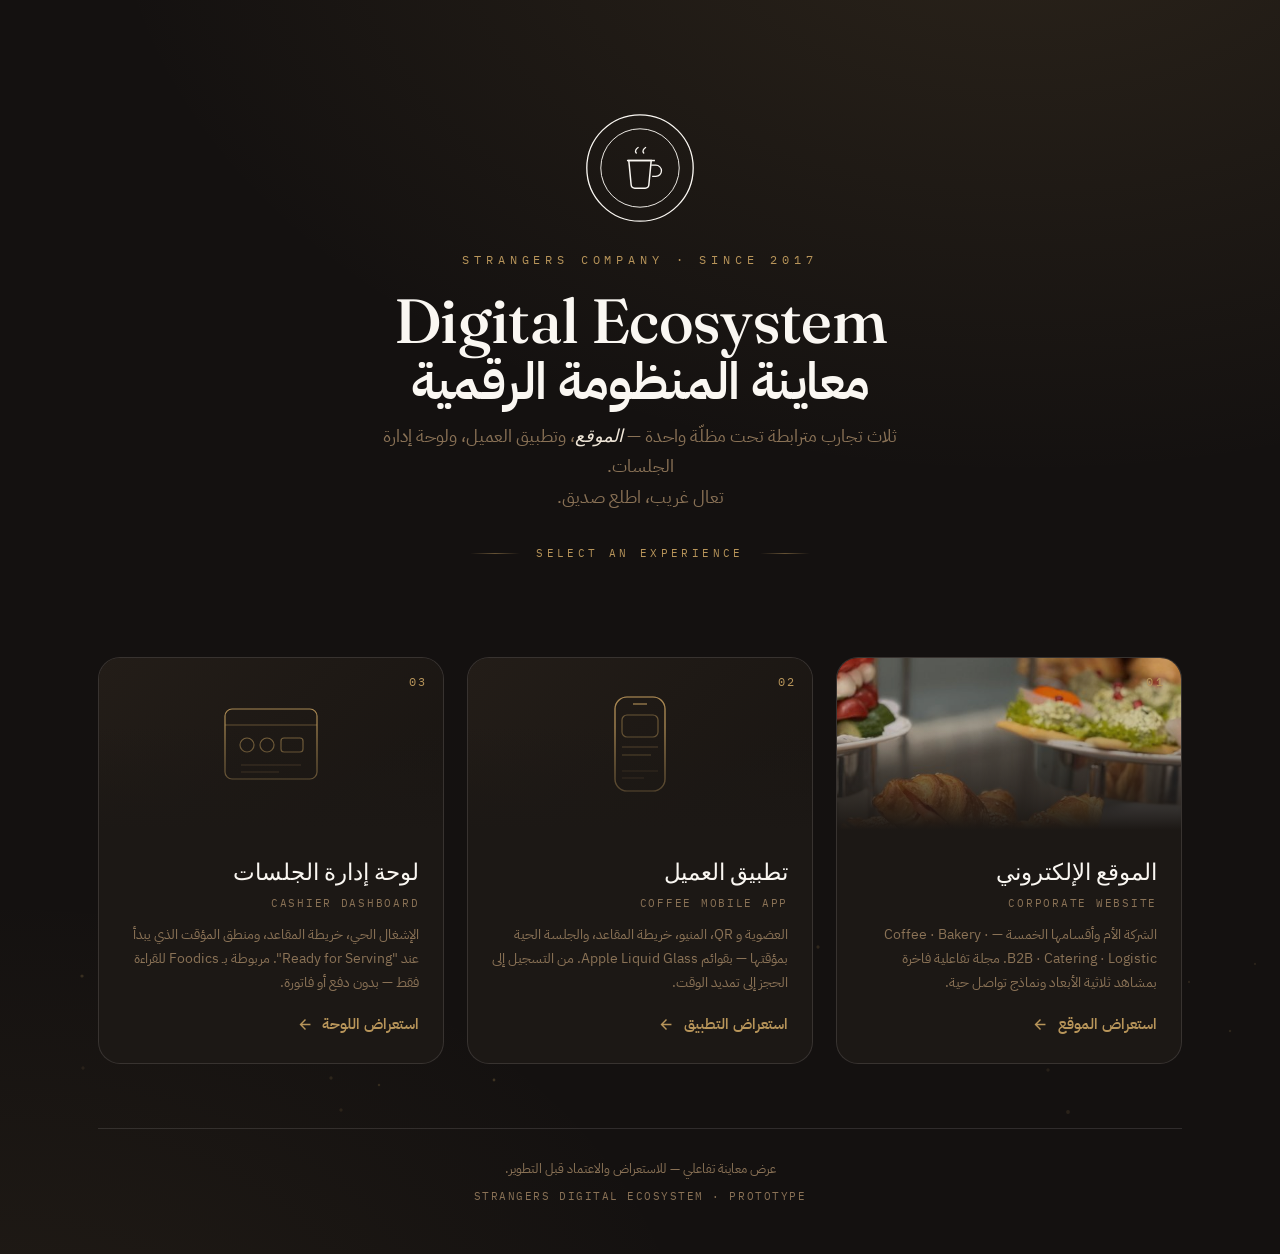
==== index.html @ a1ab9086 "Strangers Digital Ecosystem — interactive preview (site, app, cashier)" ====
<!DOCTYPE html>
<html lang="ar" dir="rtl">
<head>
<meta charset="UTF-8">
<meta name="viewport" content="width=device-width, initial-scale=1.0">
<meta name="robots" content="noindex">
<title>Strangers · معاينة المنظومة الرقمية</title>
<link rel="preconnect" href="https://fonts.googleapis.com">
<link rel="preconnect" href="https://fonts.gstatic.com" crossorigin>
<link href="https://fonts.googleapis.com/css2?family=Fraunces:ital,opsz,wght@0,9..144,400;0,9..144,500;0,9..144,600;1,9..144,400&family=IBM+Plex+Sans+Arabic:wght@300;400;500;600;700&family=IBM+Plex+Mono:wght@400;500&display=swap" rel="stylesheet">
<style>
  *{margin:0;padding:0;box-sizing:border-box}
  :root{
    --bg:#141110; --bg2:#1c1815; --cream:#FAF7F2; --beige:#EFE6D8;
    --brown:#4A3322; --brown-soft:#8a7256; --gold:#B8955A; --gold-deep:#9c7c45;
    --line:rgba(250,247,242,.12);
    --ease:cubic-bezier(.22,1,.36,1); --spring:cubic-bezier(.34,1.56,.64,1);
  }
  html{scroll-behavior:smooth}
  body{
    background:var(--bg); color:var(--cream);
    font-family:'IBM Plex Sans Arabic',sans-serif; line-height:1.7;
    min-height:100dvh; overflow-x:hidden;
    background-image:radial-gradient(120% 80% at 80% -10%,rgba(184,149,90,.14),transparent 60%),radial-gradient(100% 70% at 0% 110%,rgba(184,149,90,.08),transparent 55%);
  }
  .wrap{max-width:1180px; margin-inline:auto; padding:clamp(1.5rem,5vw,3rem)}

  /* dust */
  .dust{position:fixed;inset:0;pointer-events:none;z-index:0;opacity:.5}
  .dust i{position:absolute;width:2px;height:2px;border-radius:50%;background:var(--gold);opacity:.4;animation:float linear infinite}
  @keyframes float{from{transform:translateY(0)}to{transform:translateY(-100vh)}}

  header.hero{position:relative;z-index:1;padding:clamp(2rem,6vw,4rem) 0 clamp(1.5rem,4vw,2.5rem);text-align:center}
  .stamp{width:112px;height:112px;margin:0 auto 1.6rem;display:block;animation:rise .9s var(--ease) both}
  .stamp circle,.stamp path,.stamp line{stroke:var(--cream)}
  .eyebrow{font-family:'IBM Plex Mono',monospace;font-size:.72rem;letter-spacing:.42em;color:var(--gold);text-transform:uppercase;margin-bottom:1.1rem;animation:rise .9s .1s var(--ease) both}
  h1{font-family:'Fraunces',serif;font-weight:500;font-size:clamp(2.2rem,6vw,3.9rem);line-height:1.08;letter-spacing:-.01em;margin-bottom:.7rem;animation:rise .9s .18s var(--ease) both}
  h1 .ar{font-family:'IBM Plex Sans Arabic',sans-serif;font-weight:600;display:block;font-size:.82em}
  .tag{color:var(--brown-soft);font-size:clamp(.95rem,2.4vw,1.12rem);max-width:52ch;margin:0 auto;animation:rise .9s .26s var(--ease) both}
  .tag em{font-family:'Fraunces',serif;font-style:italic;color:var(--beige)}

  .rule{display:flex;align-items:center;gap:1rem;max-width:340px;margin:2rem auto 0;color:var(--gold);animation:rise .9s .34s var(--ease) both}
  .rule::before,.rule::after{content:"";height:1px;flex:1;background:linear-gradient(90deg,transparent,var(--gold),transparent);opacity:.5}
  .rule span{font-family:'IBM Plex Mono',monospace;font-size:.7rem;letter-spacing:.3em}

  .grid{display:grid;grid-template-columns:repeat(3,1fr);gap:1.4rem;position:relative;z-index:1;margin-top:clamp(2rem,5vw,3.4rem)}
  @media (max-width:860px){.grid{grid-template-columns:1fr;max-width:460px;margin-inline:auto}}

  .card{position:relative;border-radius:22px;overflow:hidden;background:var(--bg2);border:1px solid var(--line);text-decoration:none;color:inherit;display:flex;flex-direction:column;min-height:340px;transition:transform .5s var(--spring),border-color .4s,box-shadow .5s;opacity:0;transform:translateY(24px)}
  .card.in{opacity:1;transform:none}
  .card:hover{transform:translateY(-6px);border-color:rgba(184,149,90,.5);box-shadow:0 26px 60px -24px rgba(0,0,0,.7)}
  .card .thumb{height:172px;position:relative;overflow:hidden;background:#221d19}
  .card .thumb img{width:100%;height:100%;object-fit:cover;transition:transform .8s var(--ease);filter:saturate(.92) brightness(.82)}
  .card:hover .thumb img{transform:scale(1.06)}
  .card .thumb::after{content:"";position:absolute;inset:0;background:linear-gradient(180deg,transparent 40%,var(--bg2))}
  .card .thumb.glass{background:linear-gradient(135deg,#231d18,#191512);display:flex;align-items:center;justify-content:center}
  .card .num{position:absolute;top:14px;inset-inline-start:16px;font-family:'IBM Plex Mono',monospace;font-size:.72rem;letter-spacing:.2em;color:var(--gold);z-index:2}
  .card .body{padding:1.4rem 1.5rem 1.6rem;flex:1;display:flex;flex-direction:column}
  .card h3{font-family:'Fraunces',serif;font-weight:500;font-size:1.42rem;margin-bottom:.15rem}
  .card .sub{font-family:'IBM Plex Mono',monospace;font-size:.68rem;letter-spacing:.16em;color:var(--brown-soft);text-transform:uppercase;margin-bottom:.7rem}
  .card p{color:var(--brown-soft);font-size:.9rem;line-height:1.65;flex:1}
  .card .go{margin-top:1.1rem;display:inline-flex;align-items:center;gap:.55rem;color:var(--gold);font-weight:600;font-size:.92rem}
  .card .go svg{width:17px;height:17px;transition:transform .4s var(--spring)}
  .card:hover .go svg{transform:translateX(-5px)}

  .card.soon{pointer-events:none}
  .card.soon .go{color:var(--brown-soft)}
  .badge{position:absolute;top:14px;inset-inline-end:16px;z-index:2;font-family:'IBM Plex Mono',monospace;font-size:.6rem;letter-spacing:.14em;padding:.28rem .6rem;border-radius:999px;background:rgba(184,149,90,.16);border:1px solid rgba(184,149,90,.4);color:var(--gold)}

  footer{position:relative;z-index:1;text-align:center;margin-top:clamp(2.6rem,6vw,4rem);padding-top:1.8rem;border-top:1px solid var(--line);color:var(--brown-soft);font-size:.8rem}
  footer .mono{font-family:'IBM Plex Mono',monospace;letter-spacing:.14em;font-size:.68rem}

  @keyframes rise{from{opacity:0;transform:translateY(20px)}to{opacity:1;transform:none}}
  @media (prefers-reduced-motion:reduce){*{animation:none!important;transition:none!important}.card{opacity:1;transform:none}}
</style>
</head>
<body>
<div class="dust" id="dust" aria-hidden="true"></div>

<div class="wrap">
  <header class="hero">
    <svg class="stamp" viewBox="0 0 120 120" fill="none" aria-label="Strangers">
      <circle cx="60" cy="60" r="57" stroke-width="1.4"/>
      <circle cx="60" cy="60" r="42" stroke-width="1"/>
      <path d="M48 52h24l-2.5 26a4 4 0 0 1-4 3.6H54.5a4 4 0 0 1-4-3.6L48 52Z" stroke-width="1.6"/>
      <path d="M46 52h30" stroke-width="1.6"/>
      <path d="M72 57h5a4 4 0 0 1 0 12h-4" stroke-width="1.4"/>
      <path d="M56 44c-2-2 0-5 2-6M64 44c-2-2 0-5 2-6" stroke-width="1.4" stroke-linecap="round"/>
    </svg>
    <div class="eyebrow">Strangers Company · Since 2017</div>
    <h1>Digital Ecosystem<span class="ar">معاينة المنظومة الرقمية</span></h1>
    <p class="tag">ثلاث تجارب مترابطة تحت مظلّة واحدة — <em>الموقع</em>، وتطبيق العميل، ولوحة إدارة الجلسات. <br>تعال غريب، اطلع صديق.</p>
    <div class="rule"><span>SELECT AN EXPERIENCE</span></div>
  </header>

  <main class="grid" id="grid">
    <a class="card" href="website.html">
      <div class="thumb"><span class="num">01</span><img src="assets/hero.jpg" alt=""></div>
      <div class="body">
        <h3>الموقع الإلكتروني</h3>
        <div class="sub">Corporate Website</div>
        <p>الشركة الأم وأقسامها الخمسة — Coffee · Bakery · B2B · Catering · Logistic. مجلة تفاعلية فاخرة بمشاهد ثلاثية الأبعاد ونماذج تواصل حية.</p>
        <span class="go">استعراض الموقع <svg viewBox="0 0 24 24" fill="none" stroke="currentColor" stroke-width="2"><path d="M19 12H5M12 5l-7 7 7 7"/></svg></span>
      </div>
    </a>

    <a class="card" href="app.html" id="appCard">
      <div class="thumb glass"><span class="num">02</span>
        <svg width="118" height="118" viewBox="0 0 118 118" fill="none" stroke="#B8955A" stroke-width="1.2" opacity=".9">
          <rect x="34" y="12" width="50" height="94" rx="12"/><rect x="34" y="12" width="50" height="94" rx="12" stroke-opacity=".4"/>
          <line x1="52" y1="19" x2="66" y2="19"/><rect x="41" y="30" width="36" height="22" rx="5" stroke-opacity=".55"/>
          <line x1="41" y1="62" x2="77" y2="62" stroke-opacity=".45"/><line x1="41" y1="70" x2="70" y2="70" stroke-opacity=".45"/>
          <line x1="41" y1="86" x2="77" y2="86" stroke-opacity=".3"/><line x1="41" y1="93" x2="63" y2="93" stroke-opacity=".3"/>
        </svg>
      </div>
      <div class="body">
        <h3>تطبيق العميل</h3>
        <div class="sub">Coffee Mobile App</div>
        <p>العضوية و QR، المنيو، خريطة المقاعد، والجلسة الحية بمؤقتها — بقوائم Apple Liquid Glass. من التسجيل إلى الحجز إلى تمديد الوقت.</p>
        <span class="go">استعراض التطبيق <svg viewBox="0 0 24 24" fill="none" stroke="currentColor" stroke-width="2"><path d="M19 12H5M12 5l-7 7 7 7"/></svg></span>
      </div>
    </a>

    <a class="card" href="cashier.html">
      <div class="thumb glass"><span class="num">03</span>
        <svg width="128" height="118" viewBox="0 0 128 118" fill="none" stroke="#B8955A" stroke-width="1.2" opacity=".9">
          <rect x="18" y="24" width="92" height="70" rx="7"/><line x1="18" y1="40" x2="110" y2="40" stroke-opacity=".5"/>
          <circle cx="40" cy="60" r="7" stroke-opacity=".7"/><circle cx="60" cy="60" r="7" stroke-opacity=".7"/>
          <rect x="74" y="53" width="22" height="14" rx="3" stroke-opacity=".7"/>
          <line x1="34" y1="80" x2="94" y2="80" stroke-opacity=".4"/><line x1="34" y1="87" x2="72" y2="87" stroke-opacity=".4"/>
        </svg>
      </div>
      <div class="body">
        <h3>لوحة إدارة الجلسات</h3>
        <div class="sub">Cashier Dashboard</div>
        <p>الإشغال الحي، خريطة المقاعد، ومنطق المؤقت الذي يبدأ عند "Ready for Serving". مربوطة بـ Foodics للقراءة فقط — بدون دفع أو فاتورة.</p>
        <span class="go">استعراض اللوحة <svg viewBox="0 0 24 24" fill="none" stroke="currentColor" stroke-width="2"><path d="M19 12H5M12 5l-7 7 7 7"/></svg></span>
      </div>
    </a>
  </main>

  <footer>
    <p>عرض معاينة تفاعلي — للاستعراض والاعتماد قبل التطوير.</p>
    <p class="mono" style="margin-top:.5rem">STRANGERS DIGITAL ECOSYSTEM · PROTOTYPE</p>
  </footer>
</div>

<script>
  // gold dust
  (function(){
    const d=document.getElementById('dust');
    if(window.matchMedia('(prefers-reduced-motion:reduce)').matches) return;
    for(let i=0;i<26;i++){const s=document.createElement('i');
      s.style.left=Math.random()*100+'%';s.style.bottom=(-5-Math.random()*20)+'%';
      const dur=14+Math.random()*16;s.style.animationDuration=dur+'s';s.style.animationDelay=(-Math.random()*dur)+'s';
      s.style.opacity=(.2+Math.random()*.4);s.style.transform='scale('+(.6+Math.random()*1.4)+')';d.appendChild(s);}
  })();
  // reveal
  const io=new IntersectionObserver((es)=>{es.forEach((e,i)=>{if(e.isIntersecting){setTimeout(()=>e.target.classList.add('in'),i*90);io.unobserve(e.target);}})},{threshold:.15});
  document.querySelectorAll('.card').forEach(c=>io.observe(c));
</script>
</body>
</html>
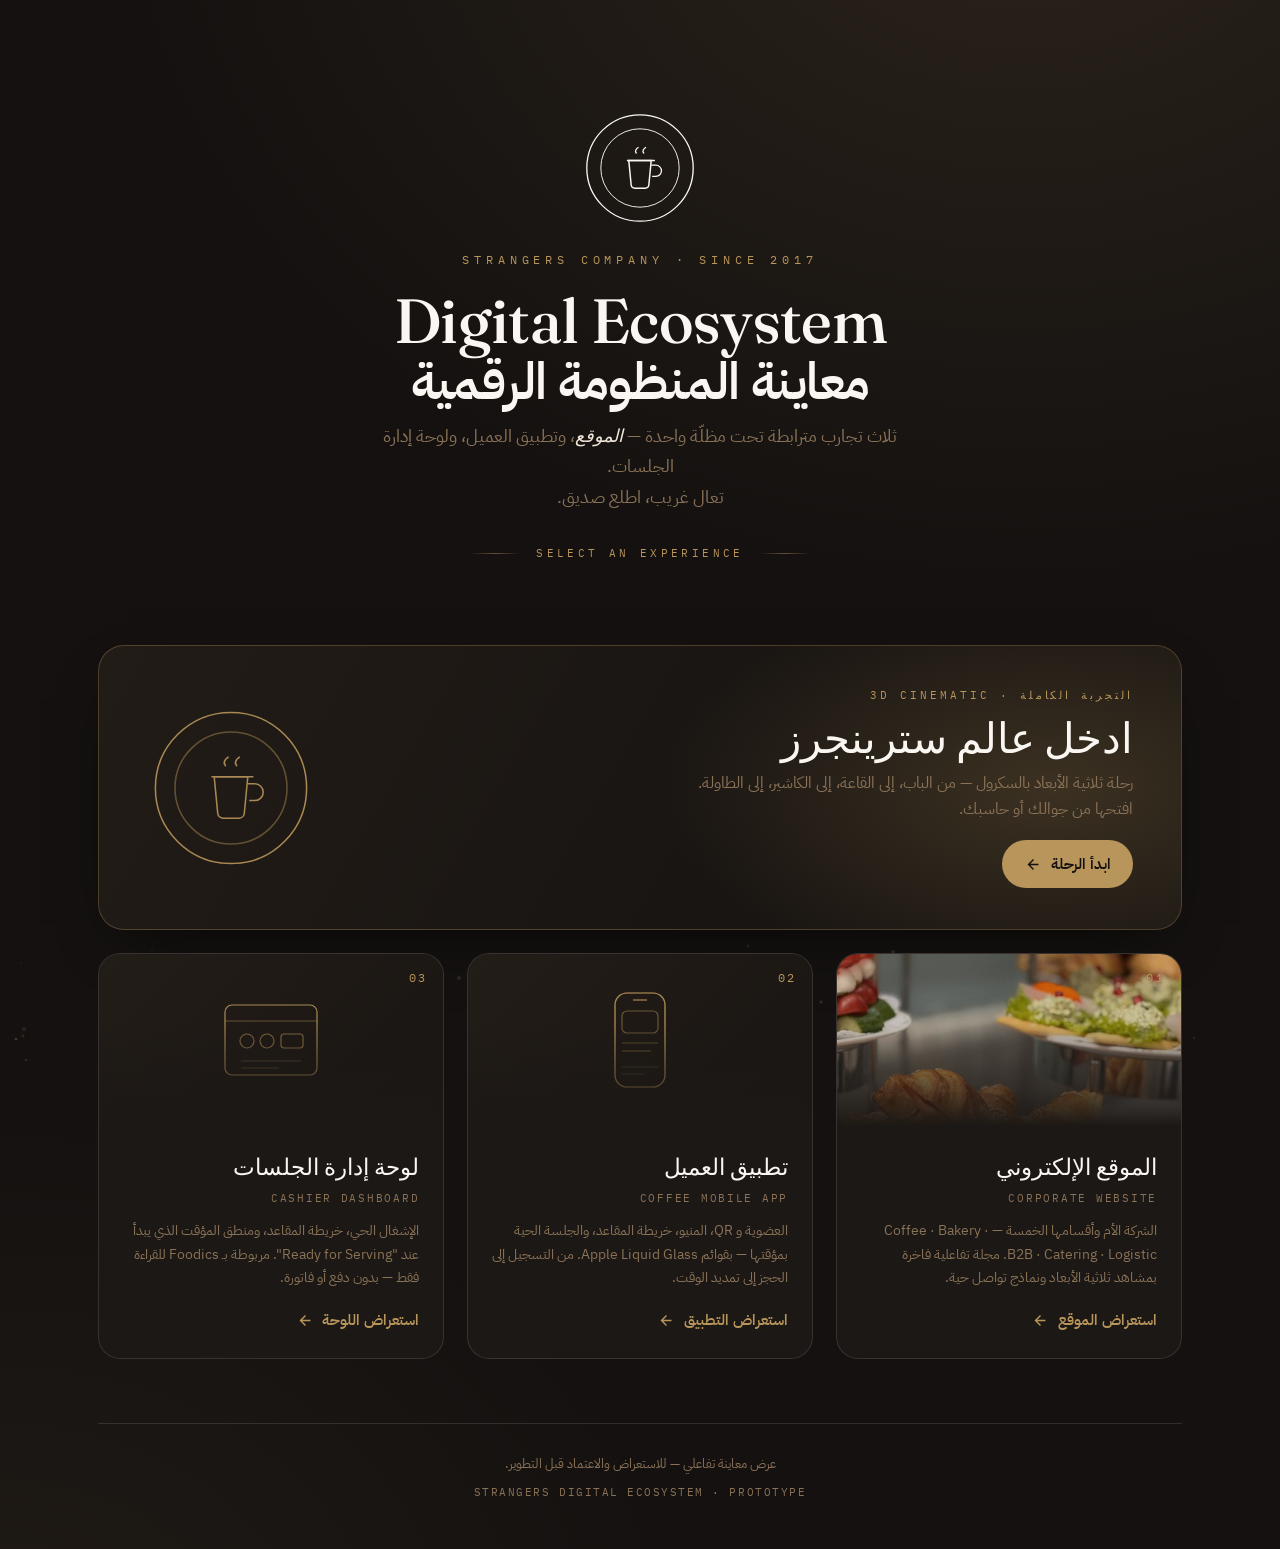
==== commit 4d718063: "add cinematic 3D experience + feature it on the hub" ====
--- a/index.html
+++ b/index.html
@@ -43,7 +43,20 @@
   .rule::before,.rule::after{content:"";height:1px;flex:1;background:linear-gradient(90deg,transparent,var(--gold),transparent);opacity:.5}
   .rule span{font-family:'IBM Plex Mono',monospace;font-size:.7rem;letter-spacing:.3em}
 
-  .grid{display:grid;grid-template-columns:repeat(3,1fr);gap:1.4rem;position:relative;z-index:1;margin-top:clamp(2rem,5vw,3.4rem)}
+  .feature{position:relative;z-index:1;display:flex;align-items:center;gap:2rem;margin-top:clamp(1.6rem,4vw,2.6rem);padding:clamp(1.6rem,4vw,2.6rem) clamp(1.6rem,4vw,3rem);border-radius:26px;overflow:hidden;text-decoration:none;color:inherit;background:linear-gradient(120deg,#221c17,#191512 60%);border:1px solid rgba(184,149,90,.32);box-shadow:0 24px 60px -30px rgba(0,0,0,.8);transition:transform .5s var(--spring),border-color .4s,box-shadow .5s}
+  .feature:hover{transform:translateY(-4px);border-color:rgba(184,149,90,.6);box-shadow:0 32px 70px -28px rgba(0,0,0,.85)}
+  .feature-glow{position:absolute;inset:0;background:radial-gradient(60% 120% at 88% 50%,rgba(184,149,90,.22),transparent 60%);pointer-events:none}
+  .feature-body{flex:1;position:relative;z-index:1}
+  .feature-eyebrow{font-family:'IBM Plex Mono',monospace;font-size:.66rem;letter-spacing:.28em;color:var(--gold);margin-bottom:.7rem}
+  .feature-h{font-family:'Fraunces',serif;font-weight:500;font-size:clamp(1.7rem,4.5vw,2.6rem);line-height:1.1;margin-bottom:.5rem}
+  .feature-p{color:var(--brown-soft);font-size:clamp(.9rem,2.3vw,1rem);max-width:46ch;line-height:1.65}
+  .feature-cta{margin-top:1.1rem;display:inline-flex;align-items:center;gap:.55rem;color:var(--bg);font-weight:600;font-size:.92rem;background:var(--gold);padding:.7rem 1.4rem;border-radius:999px;transition:gap .35s var(--spring),background .3s}
+  .feature-cta svg{width:17px;height:17px}
+  .feature:hover .feature-cta{gap:.95rem;background:var(--gold-deep)}
+  .feature-mark{width:clamp(110px,16vw,168px);flex-shrink:0;position:relative;z-index:1;opacity:.9;animation:spin 60s linear infinite}
+  @keyframes spin{to{transform:rotate(360deg)}}
+  @media (max-width:720px){.feature{flex-direction:column;text-align:center}.feature-mark{order:-1;width:120px}.feature-p{margin-inline:auto}}
+  .grid{display:grid;grid-template-columns:repeat(3,1fr);gap:1.4rem;position:relative;z-index:1;margin-top:1.4rem}
   @media (max-width:860px){.grid{grid-template-columns:1fr;max-width:460px;margin-inline:auto}}
 
   .card{position:relative;border-radius:22px;overflow:hidden;background:var(--bg2);border:1px solid var(--line);text-decoration:none;color:inherit;display:flex;flex-direction:column;min-height:340px;transition:transform .5s var(--spring),border-color .4s,box-shadow .5s;opacity:0;transform:translateY(24px)}
@@ -92,6 +105,23 @@
     <p class="tag">ثلاث تجارب مترابطة تحت مظلّة واحدة — <em>الموقع</em>، وتطبيق العميل، ولوحة إدارة الجلسات. <br>تعال غريب، اطلع صديق.</p>
     <div class="rule"><span>SELECT AN EXPERIENCE</span></div>
   </header>
+
+  <a class="feature" href="experience.html">
+    <div class="feature-glow"></div>
+    <div class="feature-body">
+      <div class="feature-eyebrow">التجربة الكاملة · 3D CINEMATIC</div>
+      <h2 class="feature-h">ادخل عالم سترينجرز</h2>
+      <p class="feature-p">رحلة ثلاثية الأبعاد بالسكرول — من الباب، إلى القاعة، إلى الكاشير، إلى الطاولة. افتحها من جوالك أو حاسبك.</p>
+      <span class="feature-cta">ابدأ الرحلة
+        <svg viewBox="0 0 24 24" fill="none" stroke="currentColor" stroke-width="2"><path d="M19 12H5M12 5l-7 7 7 7"/></svg>
+      </span>
+    </div>
+    <svg class="feature-mark" viewBox="0 0 120 120" fill="none" stroke="#B8955A" stroke-width="1.1" aria-hidden="true">
+      <circle cx="60" cy="60" r="54"/><circle cx="60" cy="60" r="40" stroke-opacity=".5"/>
+      <path d="M48 52h24l-2.5 26a4 4 0 0 1-4 3.6H54.5a4 4 0 0 1-4-3.6L48 52Z"/><path d="M46 52h30"/>
+      <path d="M72 57h5a4 4 0 0 1 0 12h-4"/><path d="M56 44c-2-2 0-5 2-6M64 44c-2-2 0-5 2-6" stroke-linecap="round"/>
+    </svg>
+  </a>
 
   <main class="grid" id="grid">
     <a class="card" href="website.html">
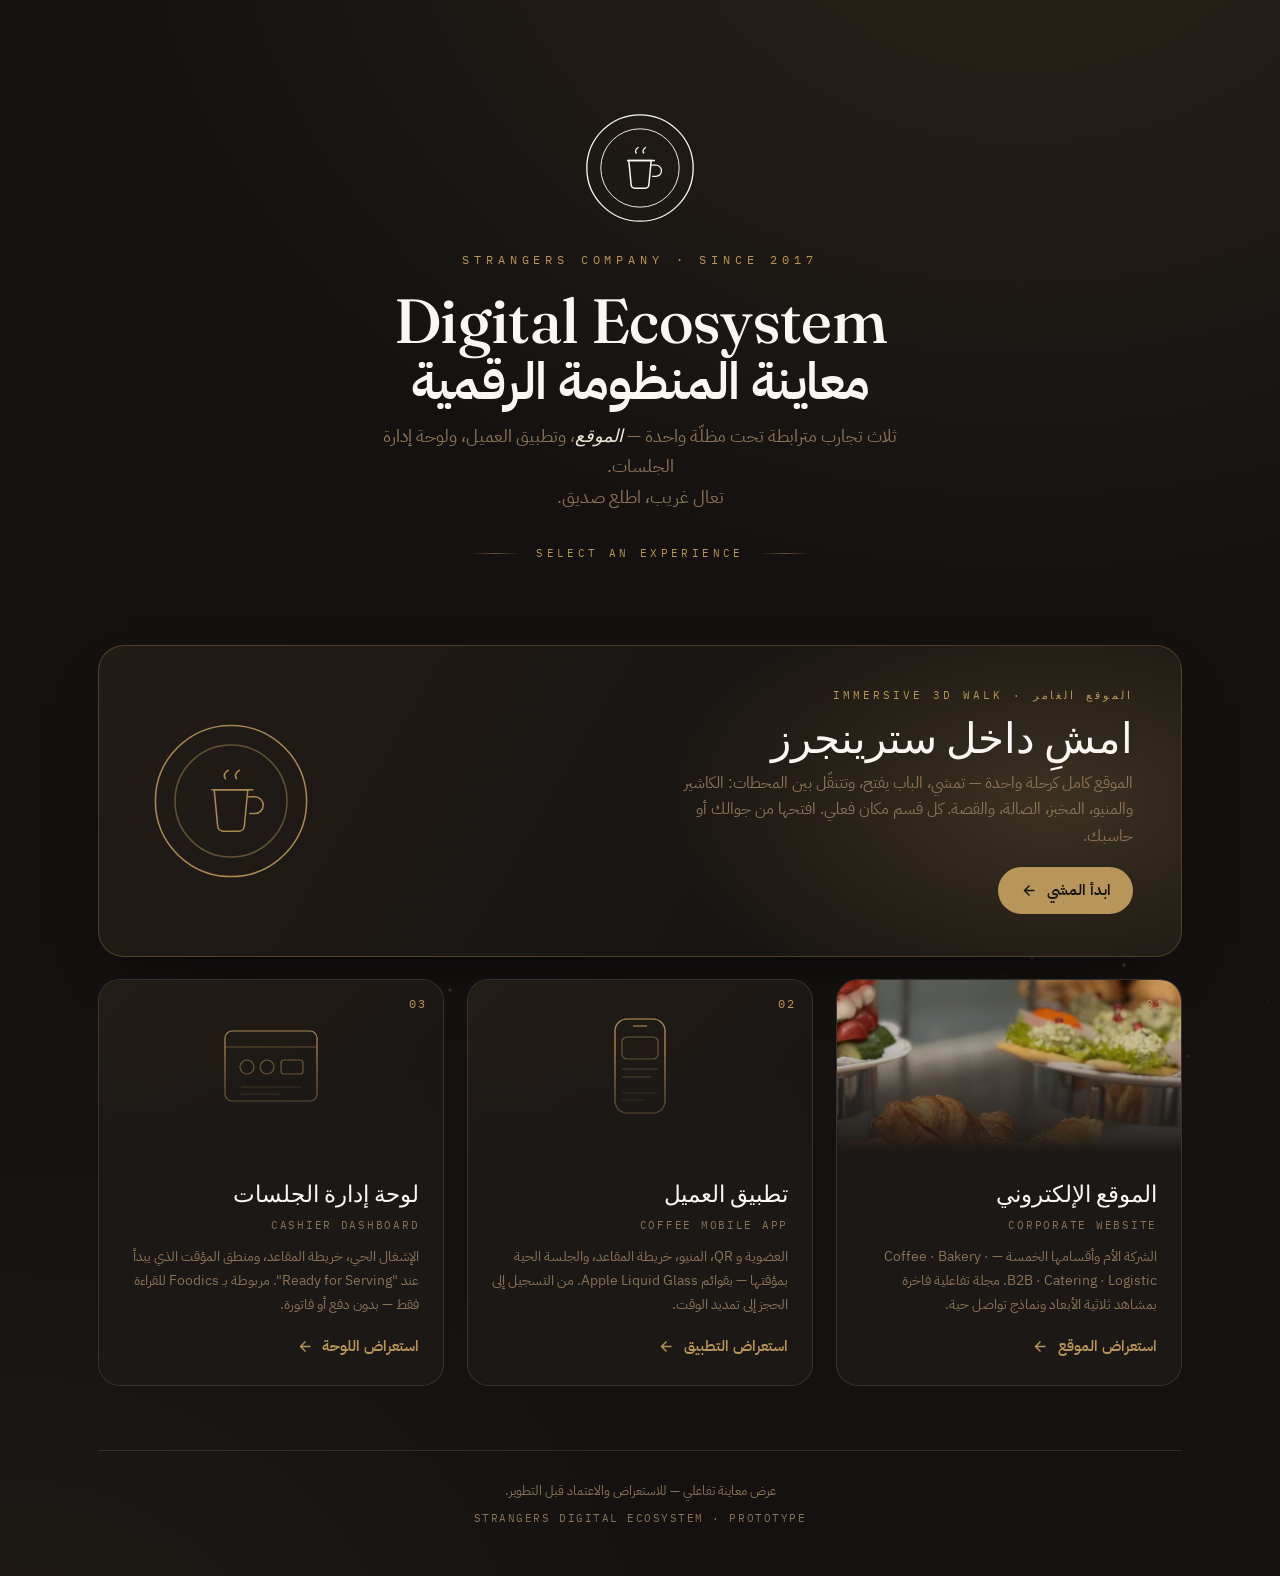
==== commit f7fee730: "add immersive walk-through site (walk.html) + feature it as main entry" ====
--- a/index.html
+++ b/index.html
@@ -106,13 +106,13 @@
     <div class="rule"><span>SELECT AN EXPERIENCE</span></div>
   </header>
 
-  <a class="feature" href="experience.html">
+  <a class="feature" href="walk.html">
     <div class="feature-glow"></div>
     <div class="feature-body">
-      <div class="feature-eyebrow">التجربة الكاملة · 3D CINEMATIC</div>
-      <h2 class="feature-h">ادخل عالم سترينجرز</h2>
-      <p class="feature-p">رحلة ثلاثية الأبعاد بالسكرول — من الباب، إلى القاعة، إلى الكاشير، إلى الطاولة. افتحها من جوالك أو حاسبك.</p>
-      <span class="feature-cta">ابدأ الرحلة
+      <div class="feature-eyebrow">الموقع الغامر · IMMERSIVE 3D WALK</div>
+      <h2 class="feature-h">امشِ داخل سترينجرز</h2>
+      <p class="feature-p">الموقع كامل كرحلة واحدة — تمشي، الباب يفتح، وتتنقّل بين المحطات: الكاشير والمنيو، المخبز، الصالة، والقصة. كل قسم مكان فعلي. افتحها من جوالك أو حاسبك.</p>
+      <span class="feature-cta">ابدأ المشي
         <svg viewBox="0 0 24 24" fill="none" stroke="currentColor" stroke-width="2"><path d="M19 12H5M12 5l-7 7 7 7"/></svg>
       </span>
     </div>
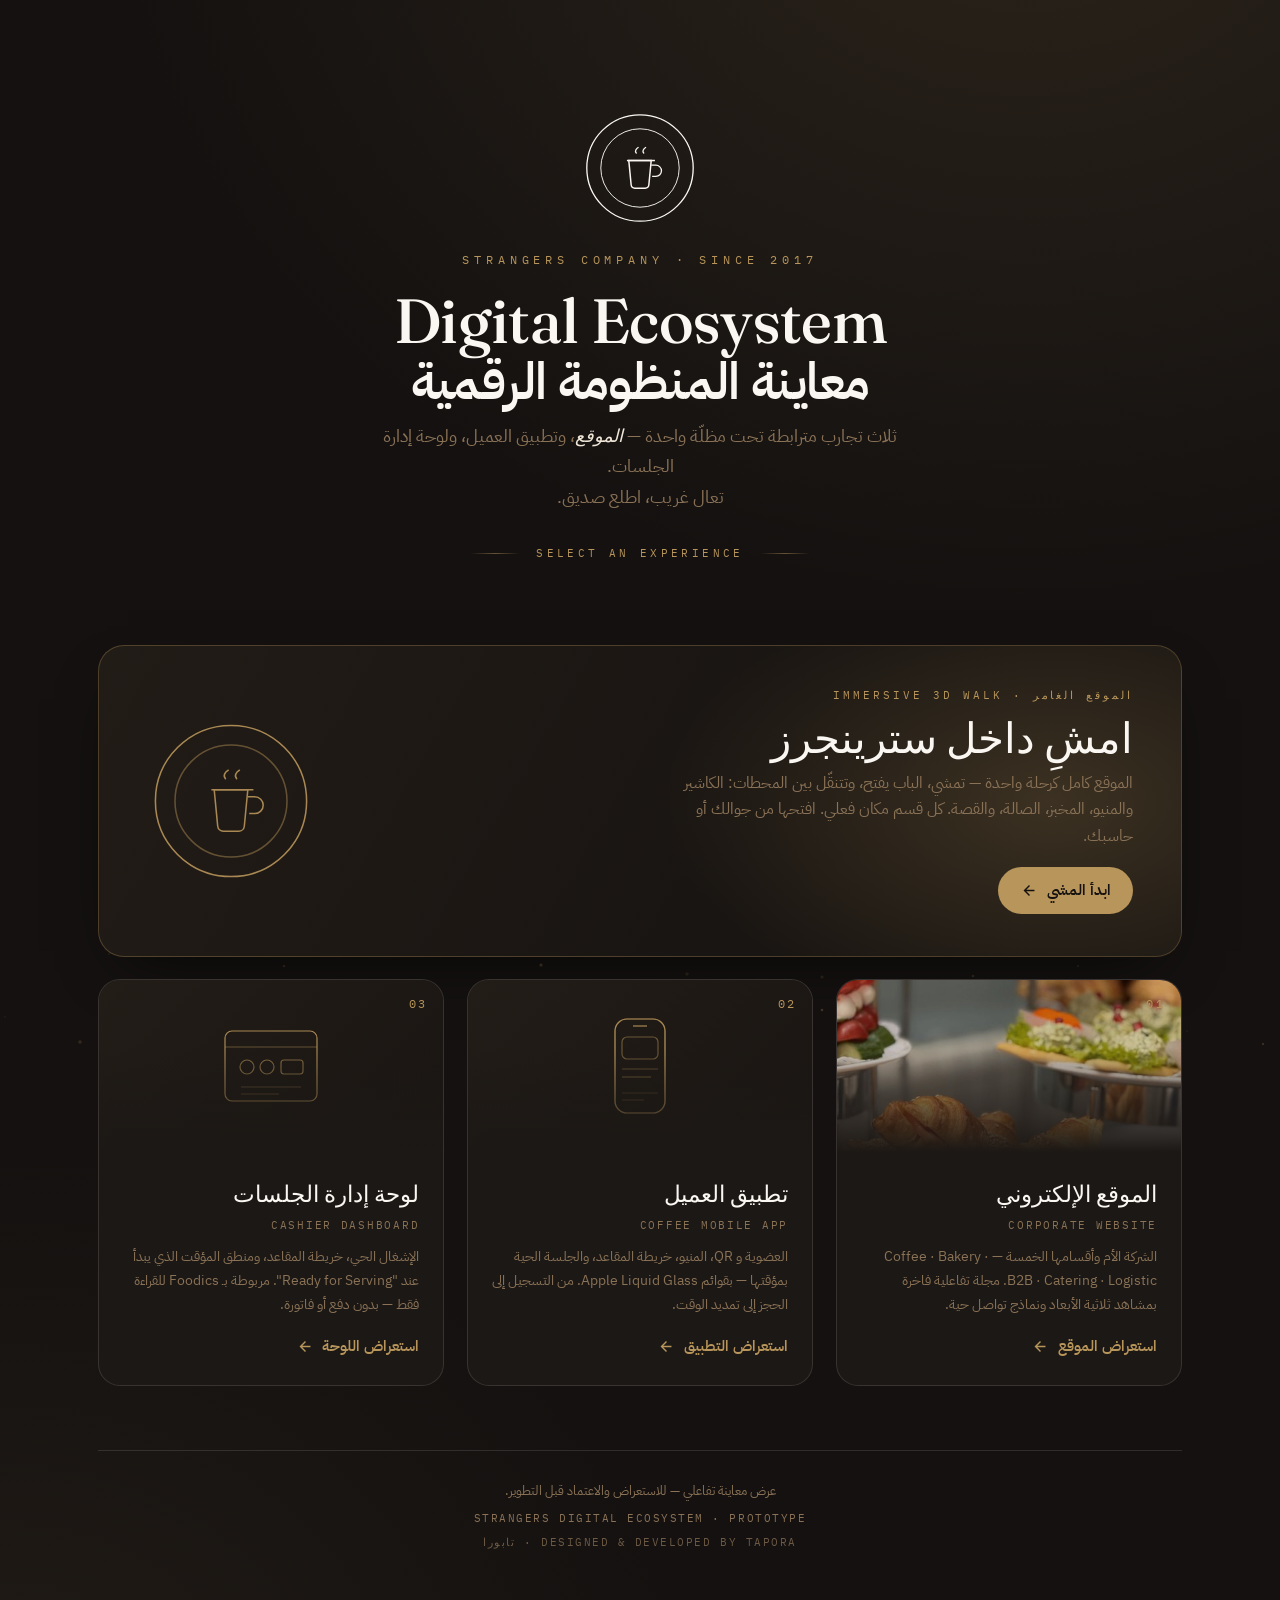
==== commit 3e9df397: "feat: studio credit in the footer — Designed & developed by Tapora · تابورا Prototype footer keeps i" ====
--- a/index.html
+++ b/index.html
@@ -172,6 +172,7 @@
   <footer>
     <p>عرض معاينة تفاعلي — للاستعراض والاعتماد قبل التطوير.</p>
     <p class="mono" style="margin-top:.5rem">STRANGERS DIGITAL ECOSYSTEM · PROTOTYPE</p>
+    <p class="mono" style="margin-top:.35rem;opacity:.75">DESIGNED &amp; DEVELOPED BY TAPORA · <span dir="rtl">تابورا</span></p>
   </footer>
 </div>
 
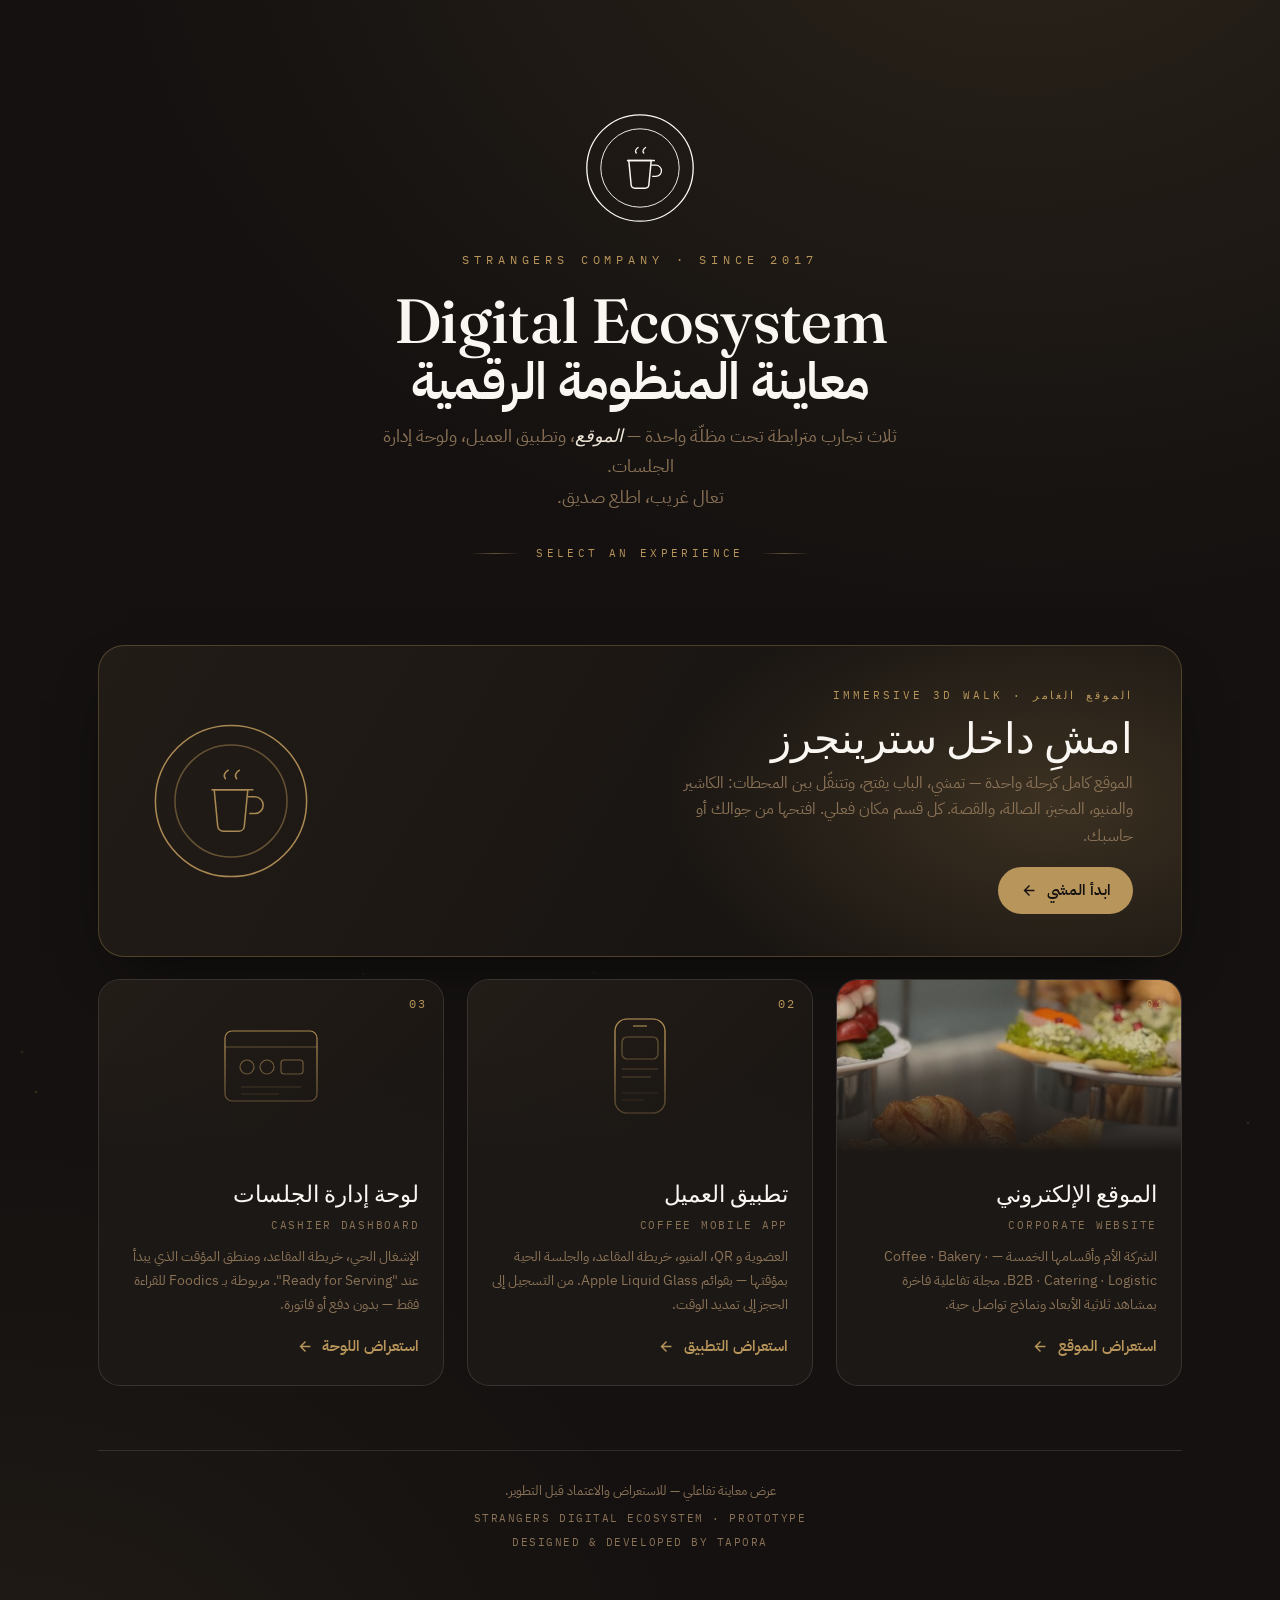
==== commit 0dc46daa: "refine: studio credit — English caption only, no stacked opacity Per the credit-conventions review: " ====
--- a/index.html
+++ b/index.html
@@ -172,7 +172,7 @@
   <footer>
     <p>عرض معاينة تفاعلي — للاستعراض والاعتماد قبل التطوير.</p>
     <p class="mono" style="margin-top:.5rem">STRANGERS DIGITAL ECOSYSTEM · PROTOTYPE</p>
-    <p class="mono" style="margin-top:.35rem;opacity:.75">DESIGNED &amp; DEVELOPED BY TAPORA · <span dir="rtl">تابورا</span></p>
+    <p class="mono" style="margin-top:.35rem">DESIGNED &amp; DEVELOPED BY TAPORA</p>
   </footer>
 </div>
 
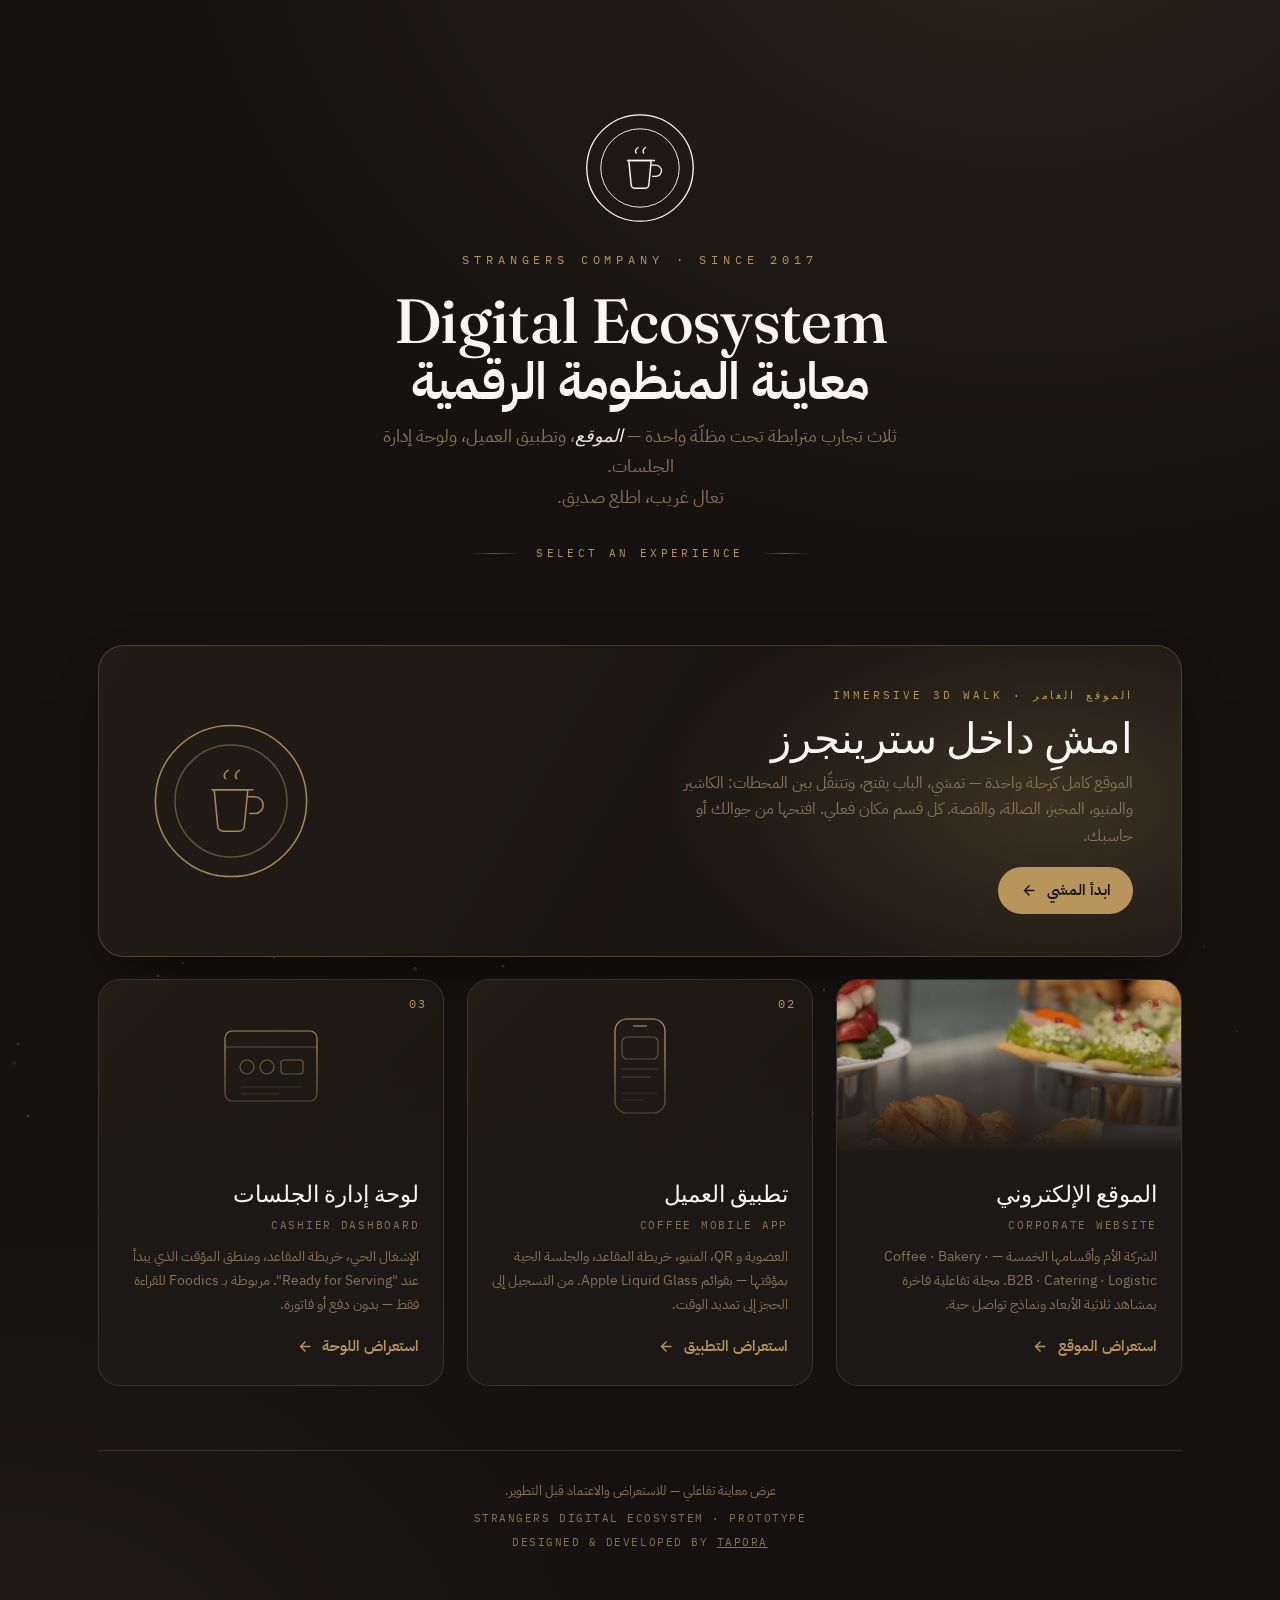
==== commit 82c1b288: "refine: studio credit links to tapora.sa (nofollow, new tab)" ====
--- a/index.html
+++ b/index.html
@@ -172,7 +172,7 @@
   <footer>
     <p>عرض معاينة تفاعلي — للاستعراض والاعتماد قبل التطوير.</p>
     <p class="mono" style="margin-top:.5rem">STRANGERS DIGITAL ECOSYSTEM · PROTOTYPE</p>
-    <p class="mono" style="margin-top:.35rem">DESIGNED &amp; DEVELOPED BY TAPORA</p>
+    <p class="mono" style="margin-top:.35rem">DESIGNED &amp; DEVELOPED BY <a href="https://tapora.sa" target="_blank" rel="noopener noreferrer nofollow" style="color:inherit">TAPORA</a></p>
   </footer>
 </div>
 
